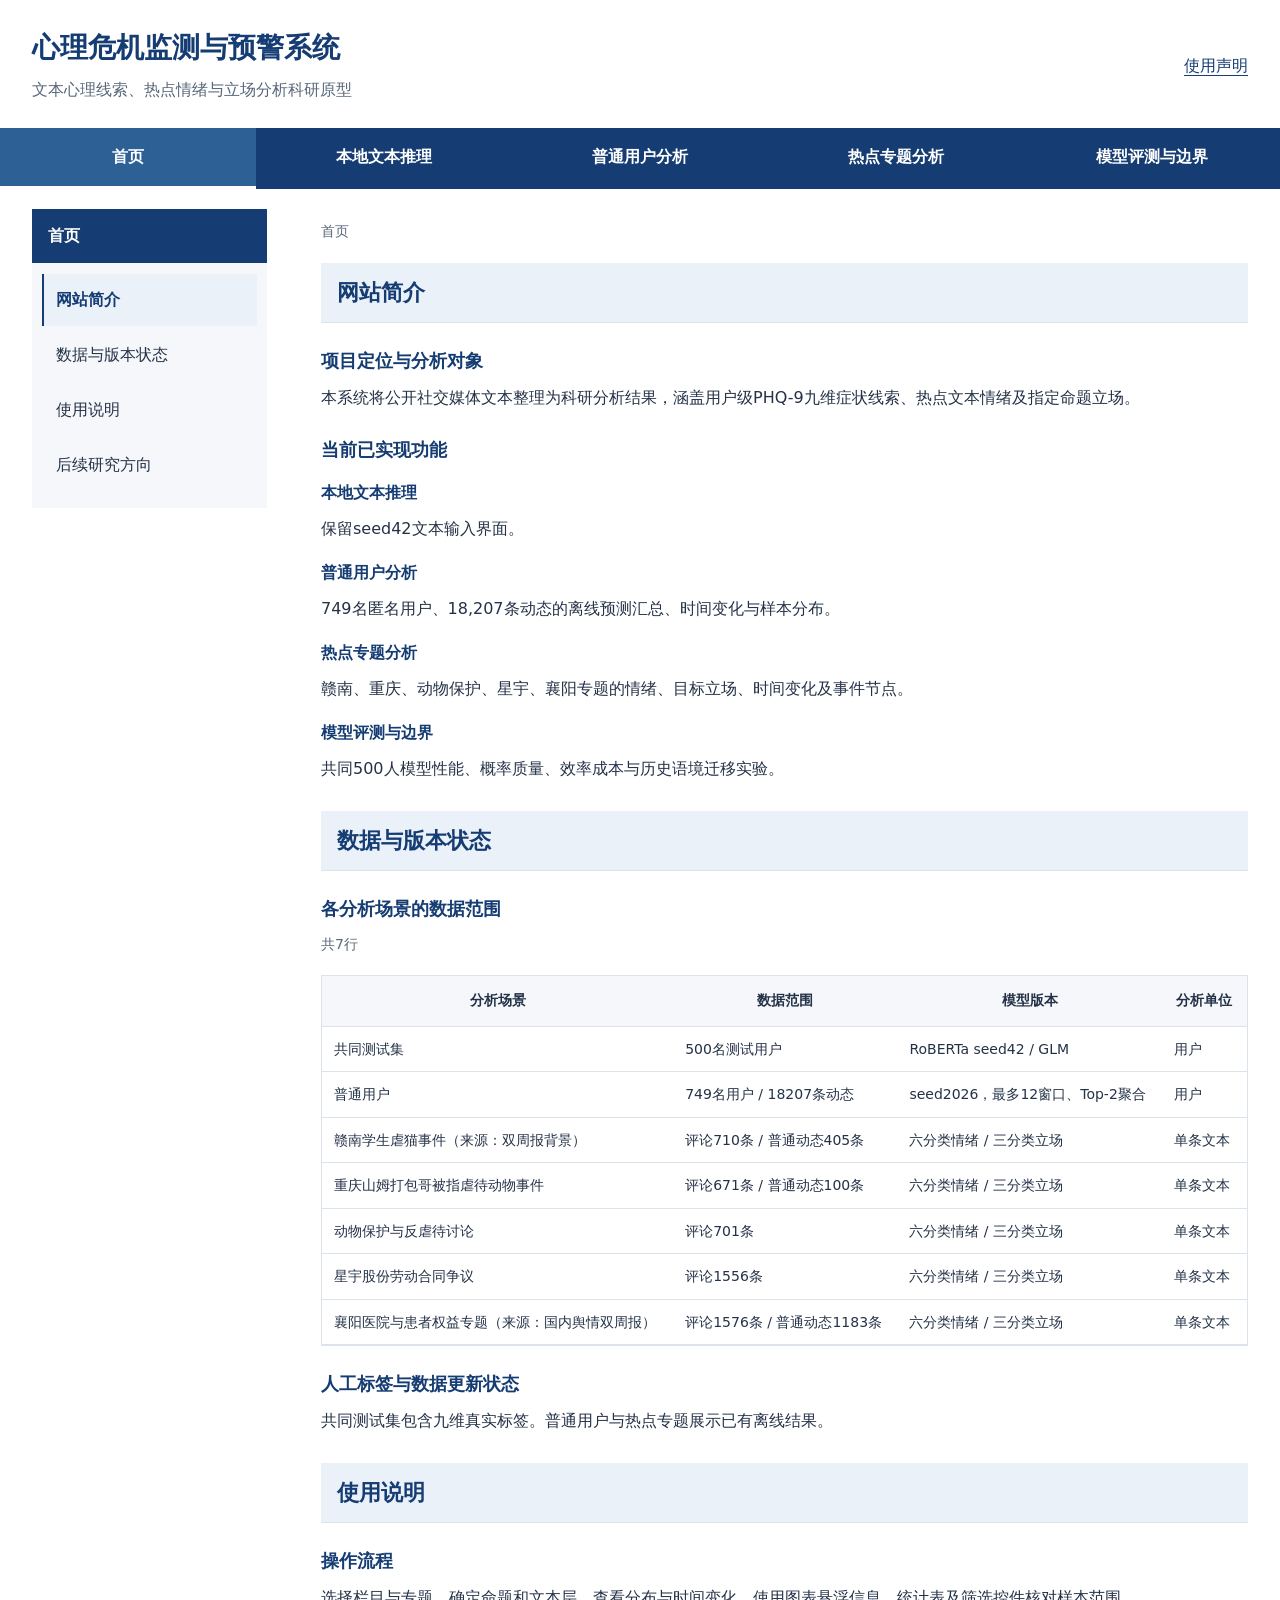
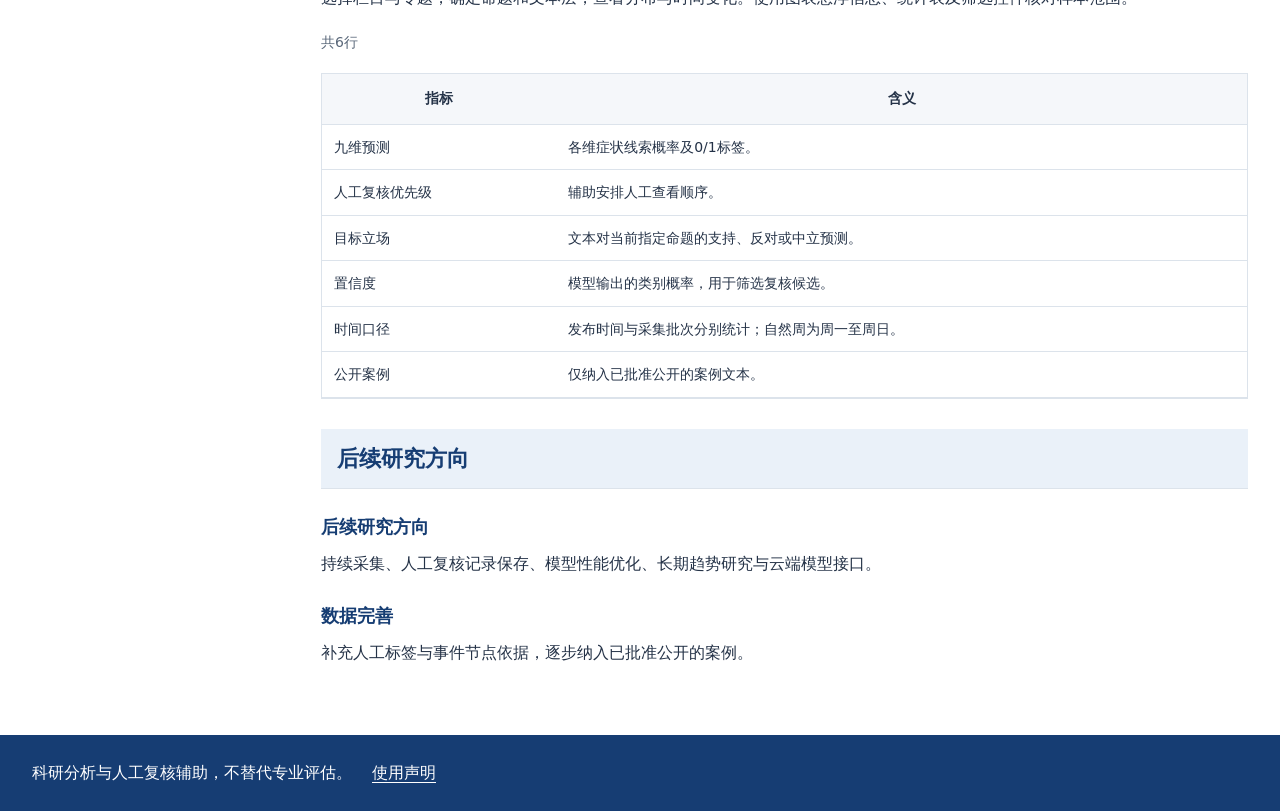
==== index.html @ cef4134e "Add files via upload" ====
<!doctype html>
<html lang="zh-CN">
<head>
  <meta charset="utf-8">
  <meta name="viewport" content="width=device-width,initial-scale=1,viewport-fit=cover">
  <meta name="description" content="文本心理线索、热点情绪与立场分析科研原型">
  <meta name="color-scheme" content="light">
  <meta name="referrer" content="no-referrer">
  <title>心理危机监测与预警系统</title>
  <link rel="icon" href="data:,">
  <link rel="stylesheet" href="./assets/site.css">
  <script defer src="./assets/vendor/plotly.min.js"></script>
  <script defer src="./assets/app.js"></script>
</head>
<body>
  <a class="skip-link" href="#content">跳到正文</a>
  <header class="masthead shell">
    <div><p class="name">心理危机监测与预警系统</p><p class="subtitle">文本心理线索、热点情绪与立场分析科研原型</p></div>
    <a href="?page=notice" data-nav>使用声明</a>
  </header>
  <nav class="main-nav" aria-label="主导航" id="main-nav"></nav>
  <div class="shell body-grid" id="body-grid">
    <aside id="directory" aria-label="本栏目录"></aside>
    <main id="content" tabindex="-1" aria-busy="true"><p role="status">正在加载展示数据……</p></main>
  </div>
  <footer class="portal-footer"><div class="shell">科研分析与人工复核辅助，不替代专业评估。<a href="?page=notice" data-nav>使用声明</a></div></footer>
  <noscript>请启用浏览器的 JavaScript，以使用图表、筛选和栏目导航。</noscript>
</body>
</html>
---- assets/site.css ----
:root{--brand:#163D73;--active:#2D6195;--ink:#243247;--muted:#596779;--line:#DCE3EB;--soft:#F5F7FA;--selected:#EAF1F9;--grid:#E8E8EC;--anchor:16px;color-scheme:light}
*{box-sizing:border-box}html{scroll-behavior:auto;scroll-padding-top:var(--anchor)}body{margin:0;min-height:100dvh;display:flex;flex-direction:column;color:var(--ink);background:#fff;font:16px/1.75 "Microsoft YaHei","PingFang SC",system-ui,sans-serif}button,input,select,textarea{font:inherit;color:inherit}a{color:var(--brand);text-underline-offset:4px}.shell{width:min(1500px,100%);padding-inline:32px;margin-inline:auto}.masthead{display:flex;justify-content:space-between;align-items:center;gap:24px;padding-block:28px 24px}.name{font-size:28px;line-height:1.45;color:var(--brand);font-weight:700;margin:0}.subtitle{color:var(--muted);margin:7px 0 0}.masthead>a{white-space:nowrap}.main-nav{display:grid;grid-template-columns:repeat(5,minmax(0,1fr));background:var(--brand);overflow-x:auto;scrollbar-width:thin;scrollbar-color:#A7BDD5 var(--brand)}.main-nav a{color:#fff;text-align:center;font-weight:650;text-decoration:none;padding:15px 8px;border-bottom:3px solid transparent;white-space:nowrap}.main-nav a:hover,.main-nav a[aria-current=page]{background:var(--active);border-bottom-color:#fff}.body-grid{display:grid;grid-template-columns:minmax(190px,235px) minmax(0,1fr);align-items:start;gap:54px;flex:1;padding-block:20px 40px}.body-grid.no-directory{grid-template-columns:1fr}aside{position:sticky;top:16px;max-height:calc(100dvh - 32px);overflow-y:auto;background:var(--soft)}.directory-title{padding:13px 16px;background:var(--brand);color:#fff;font-weight:650}.directory-links{padding:8px 10px 14px}.directory-links a{display:block;padding:12px;margin:3px 0;border-left:2px solid transparent;text-decoration:none;color:var(--ink)}.directory-links a:hover,.directory-links a[aria-current]{background:var(--selected);color:var(--brand)}.directory-links a[aria-current]{border-left-color:var(--brand);font-weight:650}.mobile-directory{display:none}main{min-width:0;outline:none}.breadcrumb{font-size:14px;color:var(--muted);margin-bottom:20px}h1,h2,h3,h4{color:var(--brand);line-height:1.5;font-weight:650}h1{font-size:26px;margin:0 0 20px}h2{font-size:22px;margin:32px 0 14px}h3{font-size:18px;margin:24px 0 10px}h4{font-size:16px;margin:18px 0 8px}p{margin:10px 0 18px}.section-title{background:var(--selected);padding:13px 16px;border-bottom:1px solid var(--line);margin:40px 0 24px;scroll-margin-top:var(--anchor)}.section-title:first-child{margin-top:0}.home-section{padding-bottom:10px}small,.caption{color:var(--muted);font-size:14px}.caption{margin:10px 0 18px}.metrics{display:grid;grid-template-columns:repeat(var(--count),minmax(0,1fr));gap:18px;margin:20px 0 28px}.metric{border-top:2px solid var(--line);padding:10px 0;min-width:0}.metric strong{display:block;font-size:24px;line-height:1.45;color:var(--brand);font-weight:650;font-variant-numeric:tabular-nums;white-space:pre-line}.metric .label{display:block;font-size:15px;margin-top:5px}.metric small{display:block;font-size:13px;margin-top:4px}.controls{background:#E8EFF7;border:1px solid #CEDCEC;padding:16px;border-radius:4px;margin-bottom:18px}.control-grid{display:grid;grid-template-columns:repeat(3,minmax(0,1fr));gap:15px}.control-grid.two{grid-template-columns:repeat(2,minmax(0,1fr))}.control-grid.four{grid-template-columns:repeat(4,minmax(0,1fr))}.field{display:flex;flex-direction:column;gap:7px;min-width:0}.field.wide{grid-column:1/-1}label{font-size:14px}.field input,.field select,.field textarea{background:#fff;border:1px solid #BAC9DA;border-radius:4px;min-height:42px;width:100%;padding:8px 10px}.field textarea{resize:vertical;min-height:210px}.field input[type=range]{padding:0;accent-color:var(--brand)}.check-field{display:flex;gap:10px;align-items:center}.check-field input{accent-color:var(--brand);width:18px;height:18px}.target{margin:18px 0 24px}.target strong{display:block;margin-bottom:12px}button,.button{background:white;border:1px solid var(--brand);color:var(--brand);padding:8px 16px;border-radius:4px;cursor:pointer;min-height:42px;text-decoration:none;display:inline-block}button:hover{background:var(--selected)}button.primary{background:var(--brand);color:#fff}button.primary:hover{background:#24558A}button:disabled{cursor:not-allowed;opacity:.6}.button-row{display:flex;gap:10px;align-items:center;flex-wrap:wrap;margin:12px 0 18px}.muted-box{padding:12px 16px;background:var(--soft);border:1px solid var(--line);margin:16px 0}.danger{color:#8C3434;font-weight:650}.inference-input{padding:16px;background:var(--selected);border:1px solid #CEDCEC;border-radius:4px}.inference-input label{color:var(--brand);font-weight:650}.chart{min-width:0;width:100%;height:410px;margin:12px 0 24px}.chart.compact{height:350px}.chart.tall{height:490px}.two-col{display:grid;grid-template-columns:2fr 1fr;align-items:start;gap:24px}.map-grid{display:grid;grid-template-columns:minmax(0,7fr) minmax(240px,3fr);gap:22px;align-items:start}.map-canvas{height:470px;width:100%;min-width:0;overflow:hidden}.map-ranking h3{font-size:18px;white-space:nowrap;margin-top:12px}.table-wrap{max-width:100%;overflow:auto;border:1px solid var(--line);margin:12px 0 20px;max-height:460px;scrollbar-width:thin;scrollbar-color:#A7BDD5 #F5F7FA}table{border-collapse:collapse;width:100%;font-size:14px;font-variant-numeric:tabular-nums}th{background:var(--soft);text-align:center;position:sticky;top:0;z-index:1;white-space:nowrap}td,th{border-bottom:1px solid var(--line);padding:10px 12px;vertical-align:middle}td{text-align:left}td.num{text-align:right}td.center{text-align:center}th button{font-size:inherit;color:inherit;font-weight:650;border:none;background:transparent;padding:2px;min-height:30px}tr[aria-selected=true]{background:var(--selected)}tr.selectable{cursor:pointer}tr.selectable:hover{background:var(--selected)}.pagination{display:flex;align-items:center;gap:12px;justify-content:flex-end;margin-bottom:18px;font-size:14px}.long-text{min-width:320px;max-width:650px;white-space:normal;overflow-wrap:anywhere}.empty{padding:16px;background:var(--soft);color:var(--muted);margin:14px 0;border:1px solid var(--line)}details{margin:16px 0;border:1px solid var(--line);border-radius:3px}summary{padding:11px 14px;cursor:pointer;font-weight:600;color:var(--brand)}details>.detail-body{padding:0 16px 14px;min-width:0}.timeline{padding:0;margin:16px 0;list-style:none;border-left:1px solid var(--line)}.timeline li{display:grid;grid-template-columns:140px minmax(0,1fr);gap:18px;padding:12px 0 12px 18px}.timeline time{font-weight:650;color:var(--brand)}.timeline p{margin:4px 0}.portal-footer{background:var(--brand);color:#fff;margin-top:auto;padding:24px 0}.portal-footer a{color:#fff;margin-left:20px}.error{background:#FFF5F3;color:#8C3434;border:1px solid #E4C1BD;padding:16px}.skip-link{position:absolute;left:16px;top:8px;transform:translateY(-200%);z-index:100;background:#fff;padding:10px 16px;border:2px solid var(--brand)}.skip-link:focus{transform:none}:focus-visible{outline:3px solid #24558A;outline-offset:3px}::selection{background:#D5E5F8;color:var(--brand)}.sr-only{position:absolute;width:1px;height:1px;margin:-1px;overflow:hidden;clip-path:inset(50%);white-space:nowrap}.error button{margin-top:12px}.dim-options{display:flex;flex-wrap:wrap;gap:14px;margin:14px 0}.dim-options label{display:flex;gap:5px;align-items:center}.dim-options input{accent-color:var(--brand)}
@media(max-width:1050px){.body-grid{gap:28px;grid-template-columns:190px minmax(0,1fr)}.metrics{gap:12px}.metric strong{font-size:21px}.map-grid{grid-template-columns:1fr}.map-ranking{display:grid;grid-template-columns:2fr 1fr;gap:18px}.control-grid.four{grid-template-columns:repeat(2,minmax(0,1fr))}}
@media(max-width:760px){.shell{padding-inline:16px}.masthead{align-items:flex-start;padding-block:22px 20px;gap:14px}.name{font-size:21px}.subtitle{font-size:14px}.masthead>a{font-size:14px}.main-nav{grid-template-columns:repeat(5,minmax(116px,1fr))}.body-grid{grid-template-columns:1fr;gap:22px;padding-block:14px 28px}.desktop-directory{display:none}.mobile-directory{display:block;margin:0;border:none}.mobile-directory summary{background:var(--brand);color:#fff}.mobile-directory .directory-links{background:var(--soft)}aside{z-index:20;background:#fff;max-height:calc(100dvh - 32px)}.control-grid,.control-grid.two,.control-grid.four{grid-template-columns:1fr}.metrics{grid-template-columns:repeat(auto-fit,minmax(135px,1fr))}.metric strong{font-size:22px}.two-col,.map-ranking{grid-template-columns:1fr}.map-canvas{height:390px}.timeline li{grid-template-columns:1fr;gap:4px}.chart{height:390px}.chart.tall{height:430px}.breadcrumb{font-size:13px}h1{font-size:23px}h2{font-size:20px}.portal-footer{font-size:14px}.portal-footer a{display:inline-block;margin-left:12px}.long-text{min-width:260px}}
@media(prefers-reduced-motion:reduce){*{scroll-behavior:auto!important;transition:none!important}}
.svg-map{position:relative;background:#fff;touch-action:pan-y}.svg-map svg{display:block;width:100%;height:100%;overflow:hidden;user-select:none}.svg-map svg:active{cursor:grabbing}.svg-map path[role=button]{cursor:pointer}.svg-map path[role=button]:hover{fill-opacity:.8}.svg-map path:focus-visible{outline:none;filter:brightness(.85)}.map-tooltip{position:absolute;z-index:2;pointer-events:none;background:#F5F7FA;color:#243247;border:1px solid #DCE3EB;border-radius:3px;padding:7px 10px;font-size:13px;white-space:nowrap}.map-legend{display:flex;align-items:center;justify-content:center;gap:12px;font-size:13px;color:#596779}.map-ramp{height:12px;width:55%;background:linear-gradient(90deg,#EDF1F5,#ACD8FC,#5EB1EF,#0D74CE,#113264);border:1px solid #DCE3EB}
.svg-map path:focus-visible{filter:none;fill-opacity:.7}
.range-pair{display:grid;grid-template-columns:repeat(2,minmax(0,1fr));gap:12px}
.record-list{margin-top:18px;min-width:0}.record-detail:empty{display:none}.record-detail{margin-top:28px;border-top:1px solid var(--line);padding-top:8px;min-width:0}
.record-list td:not(.long-text){white-space:nowrap}.cell-preview{display:-webkit-box;-webkit-line-clamp:2;-webkit-box-orient:vertical;overflow:hidden;line-height:1.65}
.record-list .long-text{width:480px;min-width:420px;max-width:650px}.record-detail .long-text{min-width:300px}
.full-record-text{white-space:pre-wrap;overflow-wrap:anywhere;line-height:1.8}
.record-list .table-wrap{max-height:490px}.record-detail .table-wrap{margin-bottom:20px}
.table-wrap th{height:44px}.table-wrap td.num{white-space:nowrap}.table-wrap tr.selectable:focus-visible{outline:2px solid var(--active);outline-offset:-2px}
@media(max-width:760px){.record-list .long-text{min-width:300px}.range-pair{gap:10px}.record-detail .metrics{grid-template-columns:repeat(2,minmax(0,1fr))}}
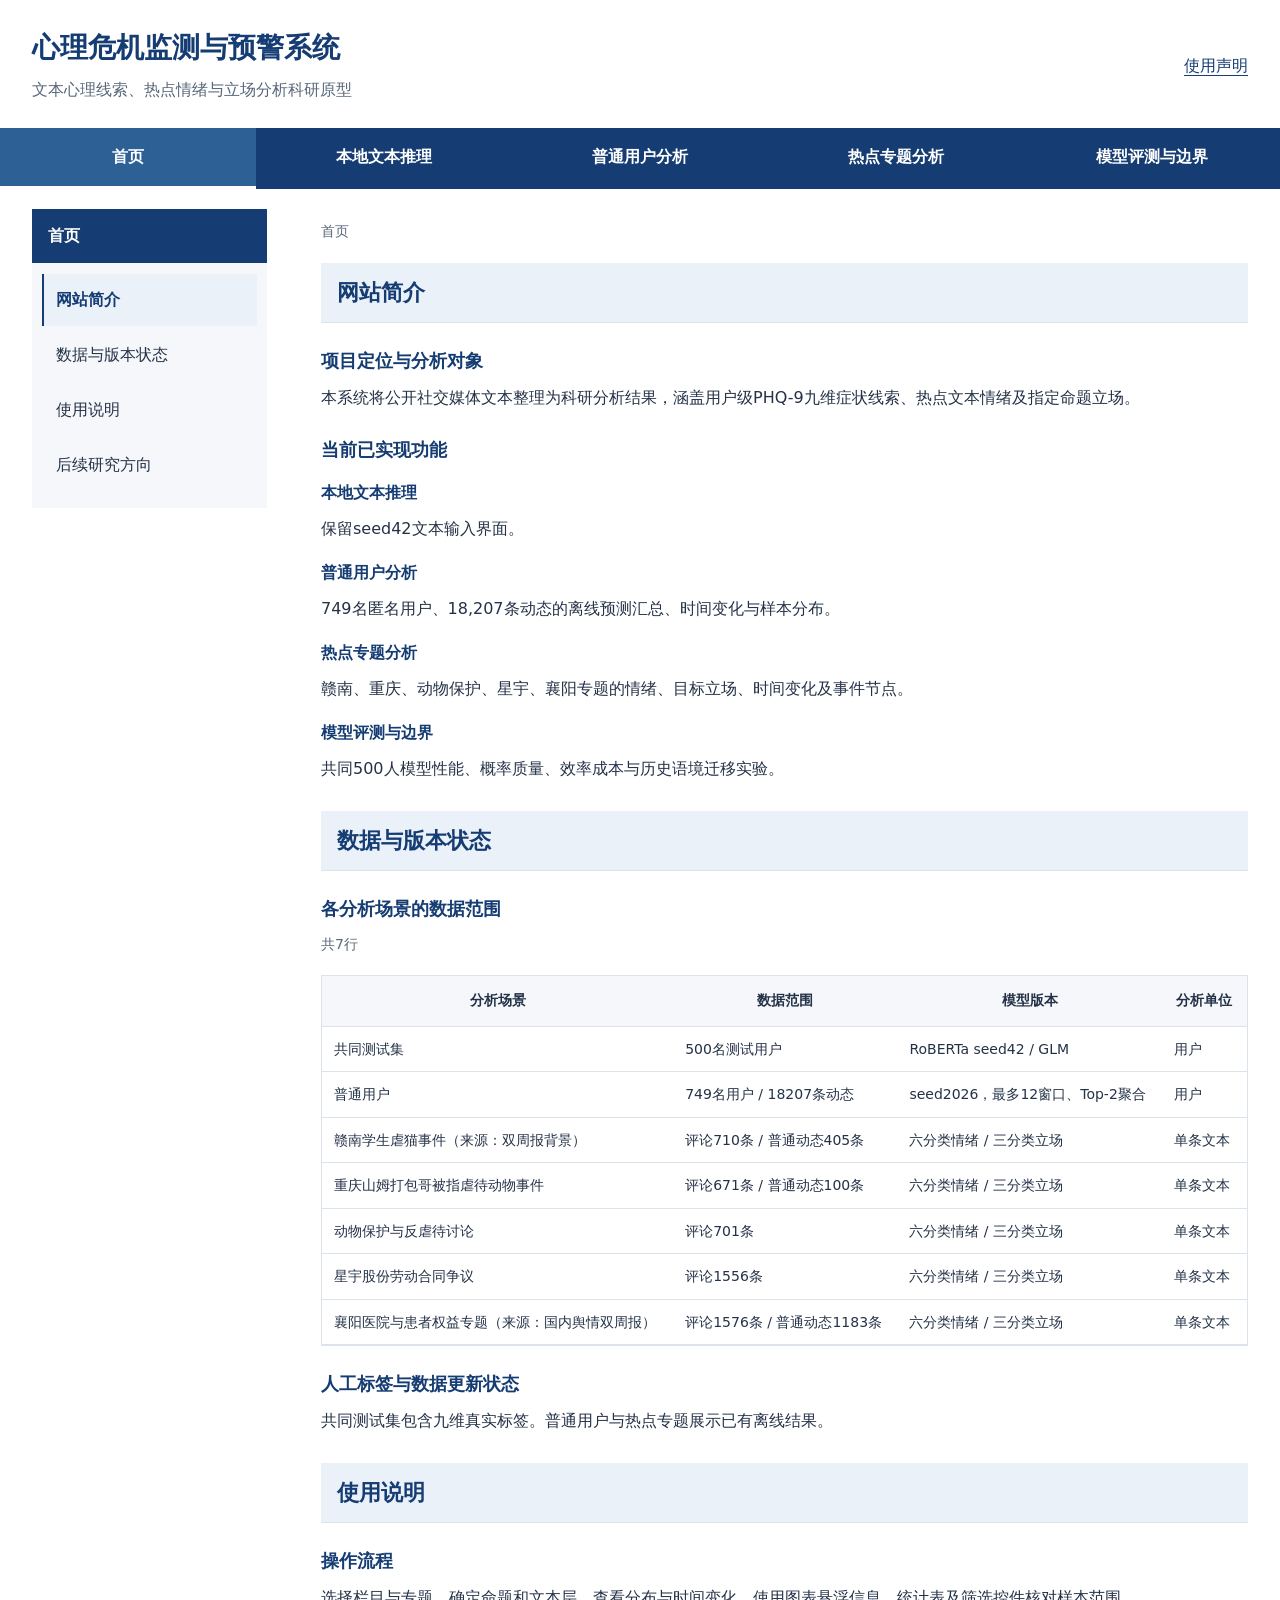
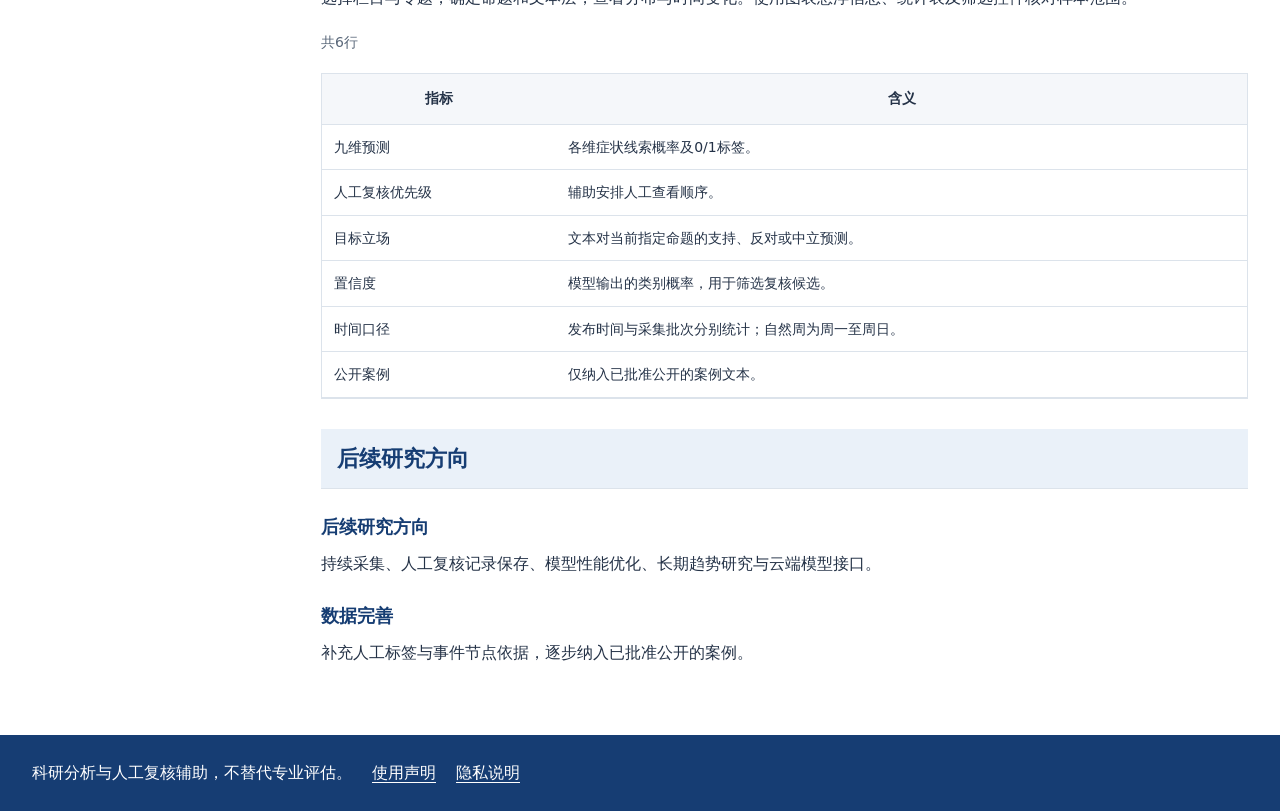
==== commit ced1ba79: "Add files via upload" ====
--- a/index.html
+++ b/index.html
@@ -23,7 +23,7 @@
     <aside id="directory" aria-label="本栏目录"></aside>
     <main id="content" tabindex="-1" aria-busy="true"><p role="status">正在加载展示数据……</p></main>
   </div>
-  <footer class="portal-footer"><div class="shell">科研分析与人工复核辅助，不替代专业评估。<a href="?page=notice" data-nav>使用声明</a></div></footer>
+  <footer class="portal-footer"><div class="shell">科研分析与人工复核辅助，不替代专业评估。<a href="?page=notice" data-nav>使用声明</a><a href="./privacy.html">隐私说明</a></div></footer>
   <noscript>请启用浏览器的 JavaScript，以使用图表、筛选和栏目导航。</noscript>
 </body>
 </html>
